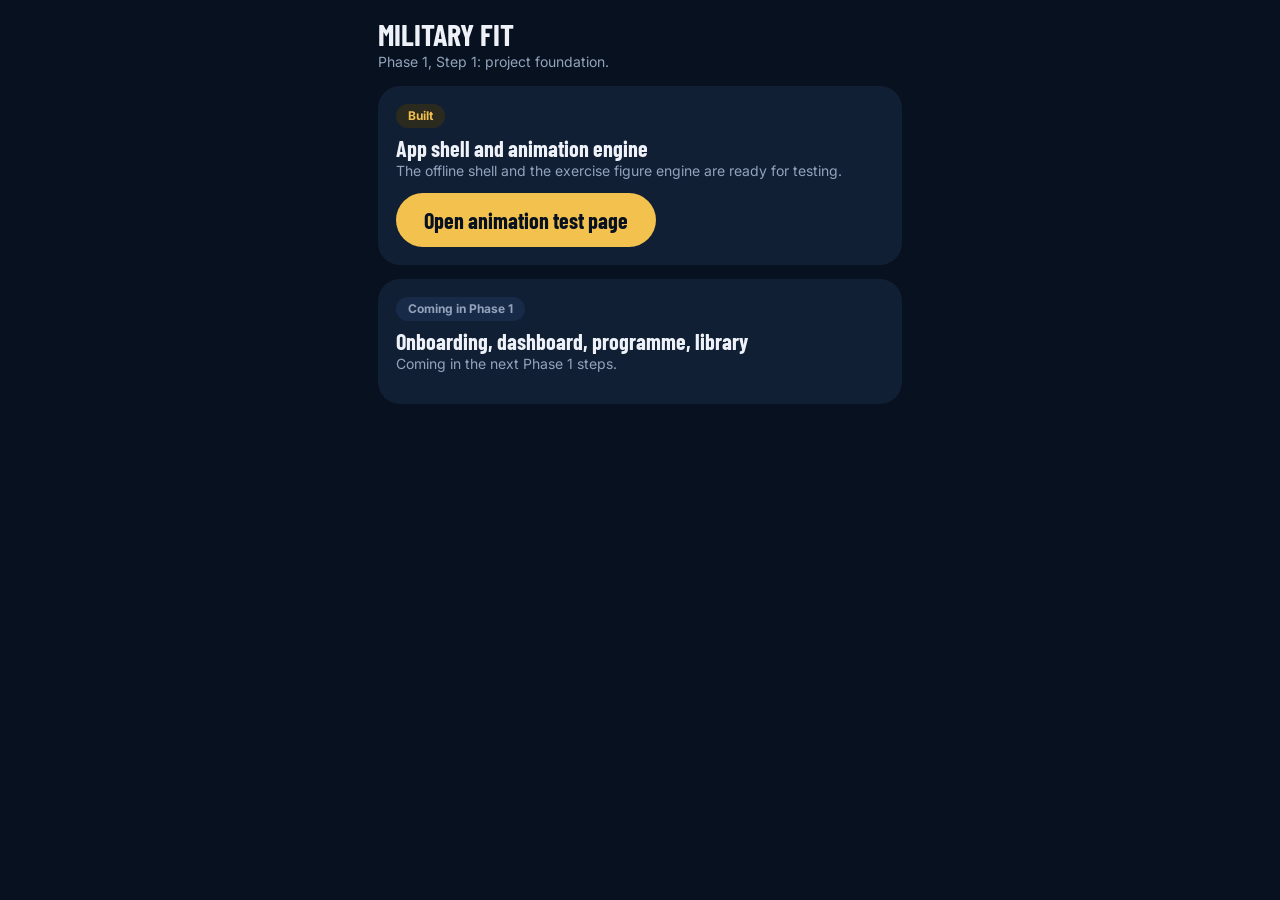
==== index.html @ 63c0c8b8 "Phase 1 step 1: PWA shell, figure animation engine, Night Ops v2 style - Offline app shell (manifest" ====
<!doctype html>
<html lang="en">
<head>
  <meta charset="utf-8">
  <meta name="viewport" content="width=device-width, initial-scale=1, viewport-fit=cover">
  <meta name="theme-color" content="#081120">
  <title>MILITARY FIT</title>
  <link rel="manifest" href="./manifest.webmanifest">
  <link rel="icon" href="./icons/icon-192.png">
  <link rel="apple-touch-icon" href="./icons/icon-192.png">
  <link rel="stylesheet" href="./css/app.css">
</head>
<body>
  <h1>MILITARY FIT</h1>
  <p class="muted">Phase 1, Step 1: project foundation.</p>

  <div class="card">
    <span class="badge">Built</span>
    <h2>App shell and animation engine</h2>
    <p class="muted">The offline shell and the exercise figure engine are ready for testing.</p>
    <a class="btn" href="./test-anim.html">Open animation test page</a>
  </div>

  <div class="card">
    <span class="badge muted-badge">Coming in Phase 1</span>
    <h2>Onboarding, dashboard, programme, library</h2>
    <p class="muted">Coming in the next Phase 1 steps.</p>
  </div>

  <script type="module" src="./js/app.js"></script>
</body>
</html>
---- css/app.css ----
/* MILITARY FIT — "Night Ops v2" (see MILITARY-FIT-DESIGN.md). Mobile first, offline fonts. */
@font-face { font-family: 'Barlow Condensed'; font-weight: 600; font-style: normal; font-display: swap;
  src: url('../fonts/barlow-condensed-600.woff2') format('woff2'); }
@font-face { font-family: 'Barlow Condensed'; font-weight: 700; font-style: normal; font-display: swap;
  src: url('../fonts/barlow-condensed-700.woff2') format('woff2'); }
@font-face { font-family: 'Inter'; font-weight: 400 700; font-style: normal; font-display: swap;
  src: url('../fonts/inter-latin-var.woff2') format('woff2'); }

:root {
  --bg: #081120;
  --card: #111F35;
  --card-2: #172A47;
  --nav: #0C182B;
  --line: #1E3253;
  --line-2: #3A5174;
  --gold: #F2C14E;
  --gold-tint: #2B2A1E;
  --gold-text: #E8E1C4;
  --text: #EEF2F8;
  --muted: #93A3BC;
  --ok: #4ADE80; --ok-bg: #10291C; --ok-text: #7BE3A1;
  --danger-bg: #2A1218; --danger-line: #8A2E35; --danger-text: #FF9AA0;
  --water: #4C9BE8;
  --font-head: 'Barlow Condensed', 'Arial Narrow', sans-serif;
  --font-body: 'Inter', system-ui, -apple-system, 'Segoe UI', Roboto, Arial, sans-serif;
}

* { box-sizing: border-box; -webkit-tap-highlight-color: transparent; }
html, body { margin: 0; background: var(--bg); color: var(--text); }
body {
  font-family: var(--font-body); font-size: 15px; line-height: 1.5;
  min-height: 100vh; padding: 18px 18px 40px; max-width: 560px; margin: 0 auto;
}
h1, h2, h3 { font-family: var(--font-head); font-weight: 700; margin: 0; line-height: 1.1; }
h1 { font-size: 30px; }
h2 { font-size: 22px; }
p { margin: 0 0 12px; }
.muted { color: var(--muted); font-size: 14px; }
a { color: var(--gold); }

.card { background: var(--card); border-radius: 22px; padding: 18px; margin: 14px 0; }
.badge {
  display: inline-block; background: var(--gold-tint); color: var(--gold);
  border-radius: 999px; padding: 3px 12px; font-size: 12px; font-weight: 700; margin-bottom: 8px;
}
.badge.muted-badge { background: var(--card-2); color: var(--muted); }
.btn {
  display: inline-flex; align-items: center; justify-content: center;
  min-height: 54px; padding: 0 28px; border-radius: 999px; border: 0;
  background: var(--gold); color: var(--bg); text-decoration: none;
  font-family: var(--font-head); font-size: 22px; font-weight: 700;
}
.btn.outline { background: transparent; color: var(--text); border: 1.5px solid var(--line-2); }

/* ---------- Animation card ---------- */
.anim { margin: 0; }
.anim-stage {
  position: relative; aspect-ratio: 6 / 5; background: var(--card);
  border-radius: 22px; overflow: hidden;
}
.anim-stage canvas { position: absolute; inset: 0; width: 100%; height: 100%; display: block; }
.anim-chip {
  position: absolute; top: 14px; left: 14px; padding: 6px 12px; border-radius: 999px;
  background: var(--gold-tint); color: var(--gold); font-size: 12px; font-weight: 700;
}
.anim-bar { position: absolute; left: 0; right: 0; bottom: 0; height: 3px; background: var(--line); }
.anim-bar-fill { height: 100%; width: 0; background: var(--gold); }
.anim-controls {
  position: absolute; left: 12px; right: 12px; bottom: 14px;
  display: flex; justify-content: space-between; align-items: center; gap: 8px;
}
.anim-controls button {
  border: 0; cursor: pointer; font-family: var(--font-body); color: var(--text);
  display: flex; align-items: center; justify-content: center;
}
.anim-play { width: 48px; height: 48px; border-radius: 50%; background: var(--gold); color: var(--bg) !important; flex: none; }
.anim-tools { display: flex; gap: 8px; }
.anim-tools button { width: 44px; height: 44px; border-radius: 12px; background: var(--bg); }
.anim-tools .anim-slow { width: auto; min-width: 52px; padding: 0 12px; font-size: 13px; font-weight: 600; }
.anim-tools button[aria-pressed="true"] { background: var(--gold); color: var(--bg); }
.anim-tools button[hidden] { display: none; }
.anim-controls button:active { transform: scale(.96); }
.anim-controls button:focus-visible { outline: 2px solid var(--gold); outline-offset: 2px; }
.anim-cue { margin: 12px 4px 0; text-align: center; color: var(--muted); font-size: 14px; min-height: 2.8em; }

.anim:fullscreen, .anim:-webkit-full-screen { display: flex; flex-direction: column; background: var(--bg); padding: 12px; }
.anim:fullscreen .anim-stage, .anim:-webkit-full-screen .anim-stage { flex: 1; aspect-ratio: auto; }

/* ---------- Exercise block on the test page ---------- */
.ex { margin: 22px 0 30px; }
.ex-name { text-align: center; margin-top: 14px; font-size: 32px; }
.ex-meta { text-align: center; color: var(--muted); font-size: 15px; }
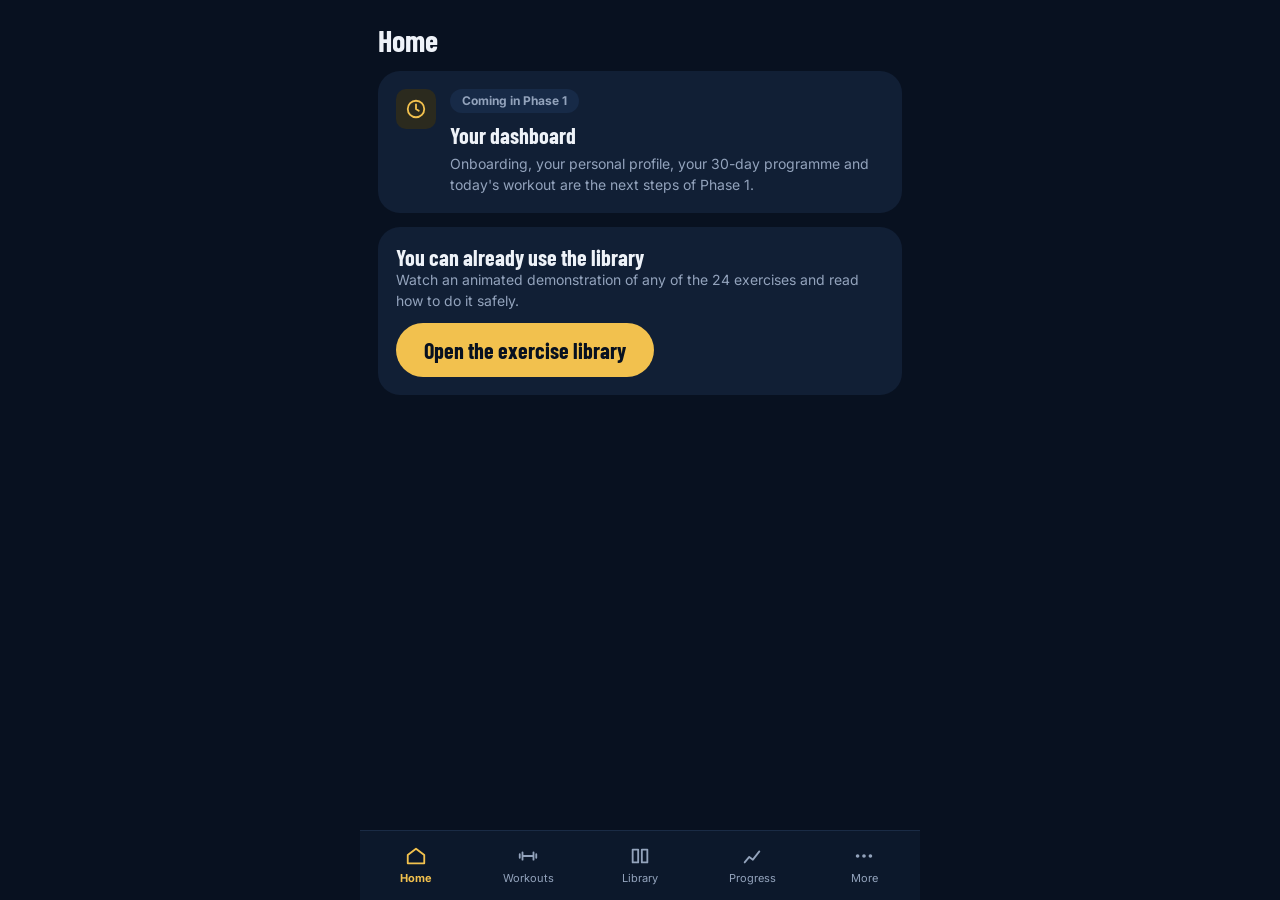
==== commit 1dac2104: "Phase 1 step 2: app shell, 24-exercise library with animations - Hash router and bottom navigation (" ====
--- a/index.html
+++ b/index.html
@@ -11,21 +11,15 @@
   <link rel="stylesheet" href="./css/app.css">
 </head>
 <body>
-  <h1>MILITARY FIT</h1>
-  <p class="muted">Phase 1, Step 1: project foundation.</p>
+  <main id="app"></main>
 
-  <div class="card">
-    <span class="badge">Built</span>
-    <h2>App shell and animation engine</h2>
-    <p class="muted">The offline shell and the exercise figure engine are ready for testing.</p>
-    <a class="btn" href="./test-anim.html">Open animation test page</a>
-  </div>
-
-  <div class="card">
-    <span class="badge muted-badge">Coming in Phase 1</span>
-    <h2>Onboarding, dashboard, programme, library</h2>
-    <p class="muted">Coming in the next Phase 1 steps.</p>
-  </div>
+  <nav id="nav" class="bottom-nav" aria-label="Main">
+    <a href="#/dashboard" data-tab="home"><svg width="22" height="22" viewBox="0 0 24 24" fill="none" stroke="currentColor" stroke-width="2" stroke-linecap="round" stroke-linejoin="round" aria-hidden="true"><path d="M3 11l9-7 9 7v9H3z"/></svg>Home</a>
+    <a href="#/workouts" data-tab="workouts"><svg width="22" height="22" viewBox="0 0 24 24" fill="none" stroke="currentColor" stroke-width="2" stroke-linecap="round" stroke-linejoin="round" aria-hidden="true"><path d="M6 8v8M18 8v8M3 10v4M21 10v4M6 12h12"/></svg>Workouts</a>
+    <a href="#/library" data-tab="library"><svg width="22" height="22" viewBox="0 0 24 24" fill="none" stroke="currentColor" stroke-width="2" stroke-linecap="round" stroke-linejoin="round" aria-hidden="true"><path d="M4 5h6v14H4zM14 5h6v14h-6z"/></svg>Library</a>
+    <a href="#/progress" data-tab="progress"><svg width="22" height="22" viewBox="0 0 24 24" fill="none" stroke="currentColor" stroke-width="2" stroke-linecap="round" stroke-linejoin="round" aria-hidden="true"><path d="M4 19l5-6 4 3 7-9"/></svg>Progress</a>
+    <a href="#/more" data-tab="more"><svg width="22" height="22" viewBox="0 0 24 24" fill="none" stroke="currentColor" stroke-width="2" stroke-linecap="round" aria-hidden="true"><circle cx="5" cy="12" r="1"/><circle cx="12" cy="12" r="1"/><circle cx="19" cy="12" r="1"/></svg>More</a>
+  </nav>
 
   <script type="module" src="./js/app.js"></script>
 </body>
--- a/css/app.css
+++ b/css/app.css
@@ -86,7 +86,112 @@
 .anim:fullscreen, .anim:-webkit-full-screen { display: flex; flex-direction: column; background: var(--bg); padding: 12px; }
 .anim:fullscreen .anim-stage, .anim:-webkit-full-screen .anim-stage { flex: 1; aspect-ratio: auto; }
 
-/* ---------- Exercise block on the test page ---------- */
-.ex { margin: 22px 0 30px; }
-.ex-name { text-align: center; margin-top: 14px; font-size: 32px; }
-.ex-meta { text-align: center; color: var(--muted); font-size: 15px; }
+/* ---------- Demo block on the test page ---------- */
+.demo { margin: 22px 0 30px; }
+.demo-name { text-align: center; margin-top: 14px; font-size: 32px; }
+.demo-meta { text-align: center; color: var(--muted); font-size: 15px; }
+
+/* ---------- App shell ---------- */
+body { padding-bottom: calc(70px + env(safe-area-inset-bottom) + 24px); }
+.visually-hidden { position: absolute; width: 1px; height: 1px; overflow: hidden; clip: rect(0 0 0 0); white-space: nowrap; }
+.page-head { margin: 6px 0 14px; }
+.page-head p { margin: 4px 0 0; }
+.card p:last-child { margin-bottom: 0; }
+.tile {
+  display: inline-flex; align-items: center; justify-content: center; flex: none;
+  border-radius: 10px; background: var(--gold-tint); color: var(--gold);
+}
+a:focus-visible, button:focus-visible, input:focus-visible { outline: 2px solid var(--gold); outline-offset: 2px; }
+
+.bottom-nav {
+  position: fixed; left: 0; right: 0; bottom: 0; margin: 0 auto; max-width: 560px; z-index: 10;
+  height: calc(70px + env(safe-area-inset-bottom)); padding-bottom: env(safe-area-inset-bottom);
+  background: var(--nav); border-top: 1px solid #1A2B45;
+  display: grid; grid-template-columns: repeat(5, minmax(0, 1fr));
+}
+.bottom-nav a {
+  display: flex; flex-direction: column; align-items: center; justify-content: center; gap: 3px;
+  text-decoration: none; color: var(--muted); font-size: 11px;
+}
+.bottom-nav a[aria-current="page"] { color: var(--gold); font-weight: 700; }
+
+.coming { display: flex; gap: 14px; align-items: flex-start; }
+.coming h2 { margin: 2px 0 6px; }
+.rows { list-style: none; margin: 0; padding: 0; display: flex; flex-direction: column; gap: 10px; }
+.row { display: flex; align-items: center; gap: 12px; background: var(--card); border-radius: 16px; padding: 12px 14px; min-height: 60px; }
+.row-name { flex: 1; font-weight: 600; }
+.row .badge { margin: 0; white-space: nowrap; font-size: 11px; }
+.foot-note { margin-top: 14px; }
+
+/* ---------- Library ---------- */
+.search {
+  display: flex; align-items: center; gap: 10px; height: 52px; padding: 0 14px;
+  background: var(--card); border-radius: 16px; color: var(--muted);
+}
+.search input {
+  flex: 1; min-width: 0; height: 100%; background: transparent; border: 0; outline: none;
+  color: var(--text); font: inherit; font-size: 16px;
+}
+.search input::placeholder { color: var(--muted); }
+.search:focus-within { outline: 2px solid var(--gold); }
+.tabs {
+  display: flex; gap: 8px; overflow-x: auto; scrollbar-width: none;
+  margin: 0 -18px; padding: 12px 18px 4px;
+}
+.tabs::-webkit-scrollbar { display: none; }
+.tab {
+  flex: none; min-height: 44px; padding: 0 16px; border: 0; border-radius: 999px; cursor: pointer;
+  background: var(--card); color: var(--text); font: inherit; font-size: 14px; font-weight: 600;
+}
+.tab[aria-pressed="true"] { background: var(--gold); color: var(--bg); }
+.result-count { min-height: 1.4em; margin: 8px 2px 4px; }
+.ex-grid { display: grid; grid-template-columns: repeat(2, minmax(0, 1fr)); gap: 12px; margin-top: 8px; }
+.ex-card { display: block; overflow: hidden; background: var(--card); border-radius: 20px; color: var(--text); text-decoration: none; }
+.ex-card[hidden] { display: none; }
+.ex-thumb { aspect-ratio: 4 / 3; background: var(--bg); }
+.ex-thumb canvas { display: block; width: 100%; height: 100%; }
+.ex-info { display: flex; flex-direction: column; padding: 10px 12px 13px; }
+.ex-name { font-family: var(--font-head); font-weight: 700; font-size: 20px; line-height: 1.15; }
+.ex-sub { margin-top: 2px; font-size: 12px; color: var(--muted); }
+.empty { text-align: center; color: var(--muted); }
+
+/* ---------- Exercise detail ---------- */
+.topbar { display: flex; align-items: center; gap: 10px; margin-bottom: 14px; }
+.icon-btn {
+  display: flex; align-items: center; justify-content: center; flex: none;
+  width: 44px; height: 44px; border-radius: 14px; background: var(--card); color: var(--text); text-decoration: none;
+}
+.icon-btn-spacer { width: 44px; flex: none; }
+.topbar-title { flex: 1; text-align: center; font-size: 24px; }
+.ex-head { text-align: center; margin: 16px 0 6px; }
+.ex-title { font-size: 32px; }
+.ex-dose { margin: 2px 0 8px; color: var(--muted); font-size: 15px; }
+.chip {
+  display: inline-block; margin: 0 4px 6px 0; padding: 4px 12px; border-radius: 999px;
+  background: var(--card-2); color: var(--text); font-size: 13px;
+}
+.ex-tags .chip { margin: 0 3px; }
+.info { margin: 12px 0; }
+.info-title { display: flex; align-items: center; gap: 10px; margin-bottom: 10px; font-size: 20px; }
+.steps { margin: 0; padding: 0; list-style: none; counter-reset: s; display: flex; flex-direction: column; gap: 10px; }
+.steps li { counter-increment: s; display: flex; align-items: flex-start; gap: 12px; }
+.steps li::before {
+  content: counter(s); flex: none; width: 26px; height: 26px; margin-top: 1px; border-radius: 50%;
+  background: var(--gold); color: var(--bg); font-family: var(--font-head); font-weight: 700; font-size: 16px;
+  display: flex; align-items: center; justify-content: center;
+}
+.plain { margin: 0; padding: 0; list-style: none; display: flex; flex-direction: column; gap: 8px; }
+.plain li { position: relative; padding-left: 18px; }
+.plain li::before { content: ''; position: absolute; left: 0; top: .6em; width: 7px; height: 7px; border-radius: 50%; background: var(--gold); }
+.big-dose { margin: 0 0 6px; font-family: var(--font-head); font-size: 26px; font-weight: 700; }
+.chips { margin: 0; }
+.alts { display: flex; flex-direction: column; gap: 10px; margin: 12px 0; }
+.alt {
+  display: flex; align-items: center; gap: 12px; padding: 12px 14px; min-height: 60px;
+  background: var(--card); border-radius: 16px; color: var(--text); text-decoration: none;
+}
+.alt > svg:first-child { color: var(--gold); }
+.alt > svg:last-child { color: var(--muted); }
+.alt span { flex: 1; display: flex; flex-direction: column; line-height: 1.25; }
+.alt small { color: var(--muted); font-size: 12px; }
+.alt b { font-size: 16px; }
